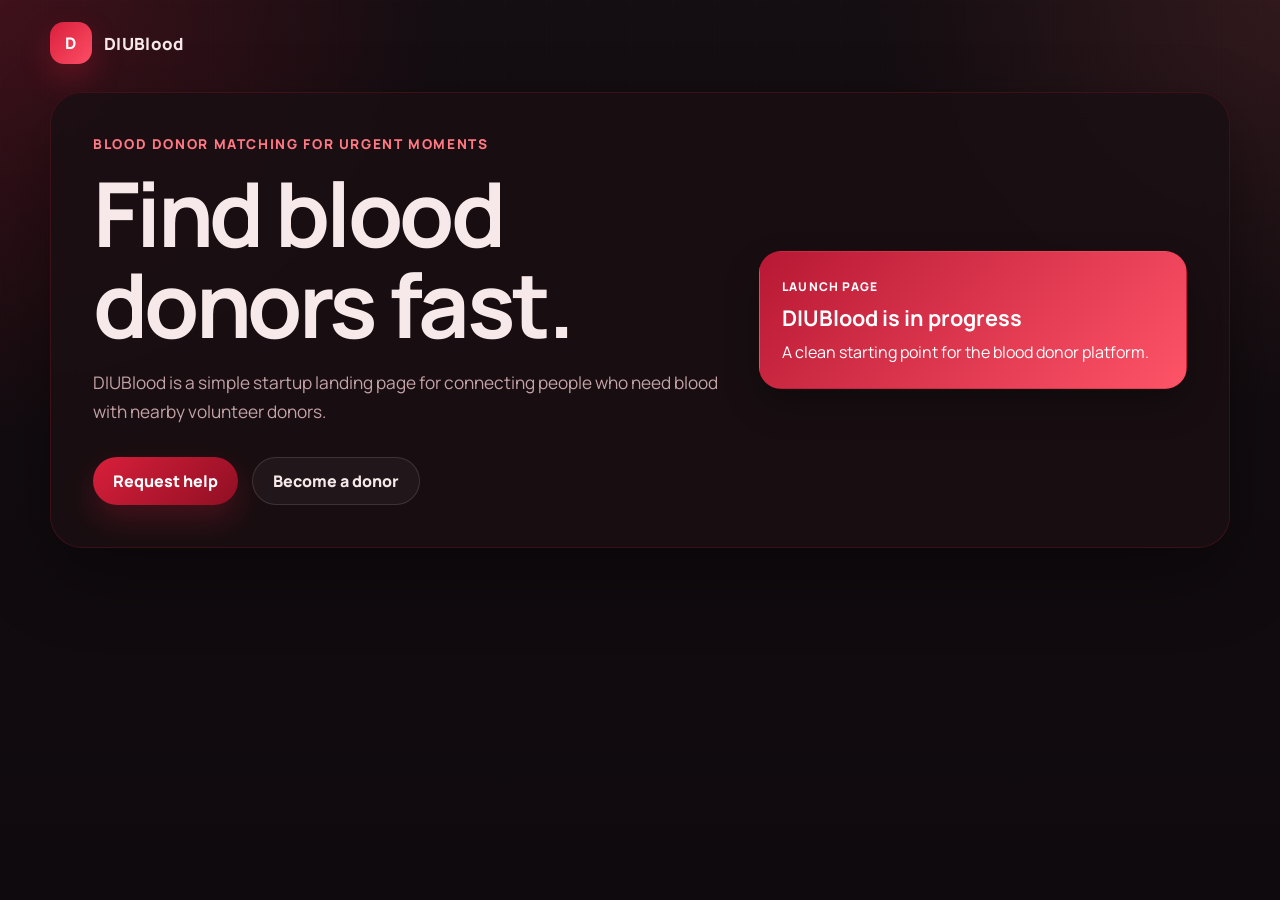
==== docs/index.html @ 8829cb55 "Moved to docs" ====
<!DOCTYPE html>
<html lang="en">
    <head>
        <meta charset="UTF-8" />
        <meta name="viewport" content="width=device-width, initial-scale=1.0" />
        <meta
            name="description"
            content="DIUBlood helps people find nearby blood donors fast with a simple, friendly, and urgent-first landing page."
        />
        <title>DIUBlood | Find Blood Donors Fast</title>
        <link rel="preconnect" href="https://fonts.googleapis.com" />
        <link rel="preconnect" href="https://fonts.gstatic.com" crossorigin />
        <link
            href="https://fonts.googleapis.com/css2?family=Manrope:wght@400;500;600;700;800&display=swap"
            rel="stylesheet"
        />
        <link rel="stylesheet" href="style.css" />
    </head>
    <body>
        <div class="page-shell">
            <header class="topbar">
                <a class="brand" href="#home" aria-label="DIUBlood home">
                    <span class="brand-mark">D</span>
                    <span class="brand-text">DIUBlood</span>
                </a>
            </header>

            <main id="home">
                <section class="hero">
                    <div class="hero-copy">
                        <p class="eyebrow">Blood donor matching for urgent moments</p>
                        <h1>Find blood donors fast.</h1>
                        <p class="lead">
                            DIUBlood is a simple startup landing page for connecting people
                            who need blood with nearby volunteer donors.
                        </p>
                        <div class="hero-actions">
                            <a class="button button-primary" href="#contact">Request help</a>
                            <a class="button button-secondary" href="#donors">Become a donor</a>
                        </div>
                    </div>

                    <aside class="hero-panel" aria-label="Quick intro card">
                        <div class="panel-card panel-highlight">
                            <span class="panel-label">Launch page</span>
                            <h2>DIUBlood is in progress</h2>
                            <p>A clean starting point for the blood donor platform.</p>
                        </div>
                    </aside>
                </section>

            </main>
        </div>
    </body>
</html>
---- docs/style.css ----
* {
	box-sizing: border-box;
}

:root {
	color-scheme: light;
	--bg: #0f0a0d;
	--surface: rgba(26, 15, 19, 0.88);
	--surface-strong: #1b1014;
	--text: #f7e9ea;
	--muted: #c4a3a7;
	--primary: #d91f3b;
	--primary-dark: #8f0f23;
	--accent: #ff6b72;
	--line: rgba(217, 31, 59, 0.18);
	--shadow: 0 28px 70px rgba(0, 0, 0, 0.38);
}

html {
	scroll-behavior: smooth;
}

body {
	margin: 0;
	min-height: 100vh;
	font-family: "Manrope", sans-serif;
	color: var(--text);
	background:
		radial-gradient(circle at top left, rgba(217, 31, 59, 0.22), transparent 28%),
		radial-gradient(circle at top right, rgba(255, 107, 114, 0.12), transparent 26%),
		linear-gradient(180deg, #140d11 0%, var(--bg) 100%);
}

body::before {
	content: "";
	position: fixed;
	inset: 0;
	pointer-events: none;
	background-image: linear-gradient(rgba(255, 255, 255, 0.03) 1px, transparent 1px),
		linear-gradient(90deg, rgba(255, 255, 255, 0.03) 1px, transparent 1px);
	background-size: 42px 42px;
	mask-image: linear-gradient(180deg, rgba(0, 0, 0, 0.3), transparent 85%);
}

a {
	color: inherit;
	text-decoration: none;
}

.page-shell {
	width: min(1180px, calc(100% - 32px));
	margin: 0 auto;
	padding: 22px 0 40px;
}

.topbar {
	display: flex;
	align-items: center;
	justify-content: space-between;
	gap: 16px;
	margin-bottom: 28px;
}

.brand {
	display: inline-flex;
	align-items: center;
	gap: 12px;
	font-weight: 800;
	letter-spacing: 0.02em;
}

.brand-mark {
	display: grid;
	place-items: center;
	width: 42px;
	height: 42px;
	border-radius: 14px;
	color: #fff;
	background: linear-gradient(135deg, var(--primary), #ff4f67);
	box-shadow: 0 14px 30px rgba(217, 31, 59, 0.28);
}

.brand-text {
	font-size: 1.05rem;
}

.topnav {
	display: flex;
	align-items: center;
	gap: 22px;
	color: #d8bcc0;
}

.topnav a {
	transition: color 160ms ease;
}

.topnav a:hover,
.topnav a:focus-visible {
	color: var(--primary);
}

.hero {
	display: grid;
	grid-template-columns: minmax(0, 1.2fr) minmax(300px, 0.8fr);
	gap: 24px;
	align-items: center;
	padding: 42px;
	border: 1px solid rgba(217, 31, 59, 0.18);
	border-radius: 32px;
	background: var(--surface);
	backdrop-filter: blur(14px);
	box-shadow: var(--shadow);
}

.eyebrow {
	margin: 0 0 14px;
	font-size: 0.85rem;
	font-weight: 800;
	letter-spacing: 0.12em;
	text-transform: uppercase;
	color: #ff7884;
}

.hero h1,
.section-heading h2,
.contact-band h2 {
	margin: 0;
	line-height: 1.02;
	letter-spacing: -0.04em;
}

.hero h1 {
	max-width: 11ch;
	font-size: clamp(3rem, 8vw, 5.6rem);
}

.lead,
.section-copy,
.feature-card p,
.panel-card p,
.donor-card li,
.stats span {
	color: var(--muted);
}

.lead {
	max-width: 60ch;
	margin: 18px 0 0;
	font-size: 1.08rem;
	line-height: 1.7;
}

.hero-actions {
	display: flex;
	flex-wrap: wrap;
	gap: 14px;
	margin-top: 30px;
}

.button {
	display: inline-flex;
	align-items: center;
	justify-content: center;
	min-height: 48px;
	padding: 0 20px;
	border-radius: 999px;
	font-weight: 800;
	transition: transform 180ms ease, box-shadow 180ms ease, background-color 180ms ease;
}

.button:hover,
.button:focus-visible {
	transform: translateY(-1px);
}

.button-primary {
	color: #fff;
	background: linear-gradient(135deg, var(--primary), var(--primary-dark));
	box-shadow: 0 14px 30px rgba(217, 31, 59, 0.24);
}

.button-secondary {
	color: var(--text);
	background: rgba(255, 255, 255, 0.04);
	border: 1px solid rgba(255, 255, 255, 0.12);
}

.hero-points {
	display: flex;
	flex-wrap: wrap;
	gap: 12px;
	padding: 0;
	margin: 24px 0 0;
	list-style: none;
}

.hero-points li {
	padding: 10px 14px;
	border-radius: 999px;
	background: rgba(255, 255, 255, 0.04);
	border: 1px solid rgba(255, 255, 255, 0.08);
	color: #f0dede;
	font-weight: 700;
}

.hero-panel {
	display: grid;
	gap: 14px;
}

.panel-card {
	padding: 22px;
	border-radius: 22px;
	background: var(--surface-strong);
	border: 1px solid rgba(217, 31, 59, 0.12);
	box-shadow: 0 16px 34px rgba(0, 0, 0, 0.28);
}

.panel-highlight {
	color: #fff;
	background: linear-gradient(135deg, #b81834, #ff5468);
}

.panel-label,
.feature-step {
	display: inline-block;
	margin-bottom: 8px;
	font-size: 0.75rem;
	font-weight: 800;
	letter-spacing: 0.1em;
	text-transform: uppercase;
}

.panel-highlight .panel-label,
.panel-highlight p,
.panel-highlight h2 {
	color: inherit;
}

.panel-card h2,
.panel-card strong {
	display: block;
	margin: 0;
	font-size: 1.35rem;
}

.panel-card p {
	margin: 8px 0 0;
	line-height: 1.6;
}

.stats,
.content-grid,
.split-section,
.contact-band {
	margin-top: 24px;
}

.stats {
	display: grid;
	grid-template-columns: repeat(3, minmax(0, 1fr));
	gap: 16px;
}

.stats div {
	padding: 22px;
	border-radius: 22px;
	background: rgba(255, 255, 255, 0.04);
	border: 1px solid rgba(255, 255, 255, 0.08);
	box-shadow: 0 10px 26px rgba(0, 0, 0, 0.22);
}

.stats strong {
	display: block;
	margin-bottom: 8px;
	font-size: 2rem;
	color: #fff;
}

.content-grid,
.split-section {
	display: grid;
	grid-template-columns: minmax(0, 0.95fr) minmax(0, 1.05fr);
	gap: 24px;
	align-items: start;
}

.section-heading,
.donor-card,
.feature-card,
.contact-band {
	border-radius: 28px;
	border: 1px solid rgba(255, 255, 255, 0.08);
	background: rgba(255, 255, 255, 0.04);
	box-shadow: 0 16px 34px rgba(0, 0, 0, 0.24);
}

.section-heading {
	padding: 28px;
}

.section-heading h2,
.contact-band h2 {
	font-size: clamp(2rem, 4vw, 3.2rem);
}

.section-copy {
	margin: 14px 0 0;
	line-height: 1.7;
}

.feature-list {
	display: grid;
	gap: 16px;
}

.feature-card {
	padding: 24px;
}

.feature-card h3,
.donor-card h3 {
	margin: 0;
	font-size: 1.25rem;
}

.feature-card p {
	margin: 12px 0 0;
	line-height: 1.7;
}

.feature-step {
	color: #ff7a85;
}

.donor-card {
	padding: 28px;
}

.donor-card ul {
	margin: 18px 0 24px;
	padding-left: 20px;
}

.donor-card li::marker {
	color: #ff7a85;
}

.donor-card li + li {
	margin-top: 12px;
}

.contact-band {
	display: flex;
	align-items: center;
	justify-content: space-between;
	gap: 20px;
	padding: 28px;
}

@media (max-width: 960px) {
	.hero,
	.content-grid,
	.split-section,
	.contact-band {
		grid-template-columns: 1fr;
	}

	.hero {
		padding: 28px;
	}

	.stats {
		grid-template-columns: 1fr;
	}
}

@media (max-width: 720px) {
	.page-shell {
		width: min(100% - 20px, 1180px);
		padding-top: 12px;
	}

	.topbar,
	.contact-band {
		flex-direction: column;
		align-items: flex-start;
	}

	.topnav {
		gap: 14px;
		flex-wrap: wrap;
	}

	.hero h1 {
		max-width: none;
	}
}
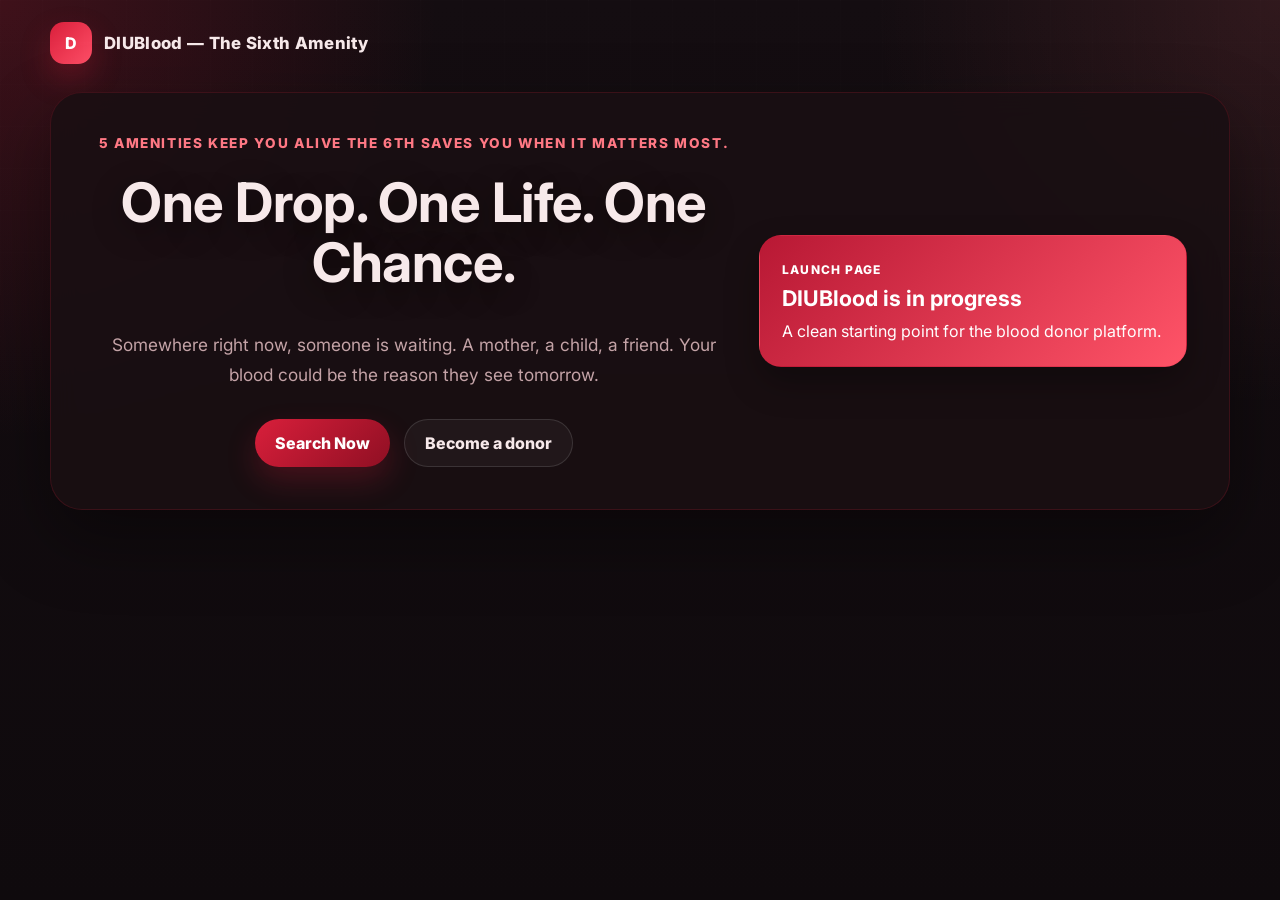
==== commit 82bc41cf: "Add favicon and update index.html and style.css for improved branding and layout" ====
--- a/docs/index.html
+++ b/docs/index.html
@@ -7,13 +7,11 @@
             name="description"
             content="DIUBlood helps people find nearby blood donors fast with a simple, friendly, and urgent-first landing page."
         />
-        <title>DIUBlood | Find Blood Donors Fast</title>
+        <title>DIUBlood</title>
         <link rel="preconnect" href="https://fonts.googleapis.com" />
         <link rel="preconnect" href="https://fonts.gstatic.com" crossorigin />
-        <link
-            href="https://fonts.googleapis.com/css2?family=Manrope:wght@400;500;600;700;800&display=swap"
-            rel="stylesheet"
-        />
+        <link href="https://fonts.googleapis.com/css2?family=Inter:wght@400;600;700;800&display=swap" rel="stylesheet" />
+        <link rel="icon" type="image/png" href="favicon.png" />
         <link rel="stylesheet" href="style.css" />
     </head>
     <body>
@@ -21,22 +19,19 @@
             <header class="topbar">
                 <a class="brand" href="#home" aria-label="DIUBlood home">
                     <span class="brand-mark">D</span>
-                    <span class="brand-text">DIUBlood</span>
+                    <span class="brand-text">DIUBlood — The Sixth Amenity</span>
                 </a>
             </header>
 
             <main id="home">
                 <section class="hero">
                     <div class="hero-copy">
-                        <p class="eyebrow">Blood donor matching for urgent moments</p>
-                        <h1>Find blood donors fast.</h1>
-                        <p class="lead">
-                            DIUBlood is a simple startup landing page for connecting people
-                            who need blood with nearby volunteer donors.
-                        </p>
+                        <p class="eyebrow">5 Amenities Keep You Alive The 6th Saves You When It Matters Most.</p>
+                        <h1>One Drop. One Life. One Chance.</h1>
+                        <p class="lead">Somewhere right now, someone is waiting. A mother, a child, a friend. Your blood could be the reason they see tomorrow.</p>
                         <div class="hero-actions">
-                            <a class="button button-primary" href="#contact">Request help</a>
-                            <a class="button button-secondary" href="#donors">Become a donor</a>
+                            <a class="button button-primary" href="#search">Search Now</a>
+                            <a class="button button-secondary" href="https://clubs.daffodilvarsity.edu.bd/club/bdc">Become a donor</a>
                         </div>
                     </div>
 
--- a/docs/style.css
+++ b/docs/style.css
@@ -23,7 +23,7 @@
 body {
 	margin: 0;
 	min-height: 100vh;
-	font-family: "Manrope", sans-serif;
+	font-family: "Inter", system-ui, -apple-system, "Segoe UI", Roboto, "Helvetica Neue", Arial, sans-serif;
 	color: var(--text);
 	background:
 		radial-gradient(circle at top left, rgba(217, 31, 59, 0.22), transparent 28%),
@@ -130,9 +130,22 @@
 	letter-spacing: -0.04em;
 }
 
+.hero-copy {
+	display: flex;
+	flex-direction: column;
+	align-items: center;
+	text-align: center;
+}
+
 .hero h1 {
-	max-width: 11ch;
-	font-size: clamp(3rem, 8vw, 5.6rem);
+	/* Redesigned: slightly smaller, balanced, and readable for a long line */
+	max-width: 34ch;
+	font-size: clamp(2rem, 4.5vw, 3.4rem);
+	line-height: 1.12;
+	font-weight: 700;
+	letter-spacing: -0.01em;
+	margin: 0.12em 0 0.35em;
+	text-shadow: 0 8px 30px rgba(0, 0, 0, 0.45);
 }
 
 .lead,
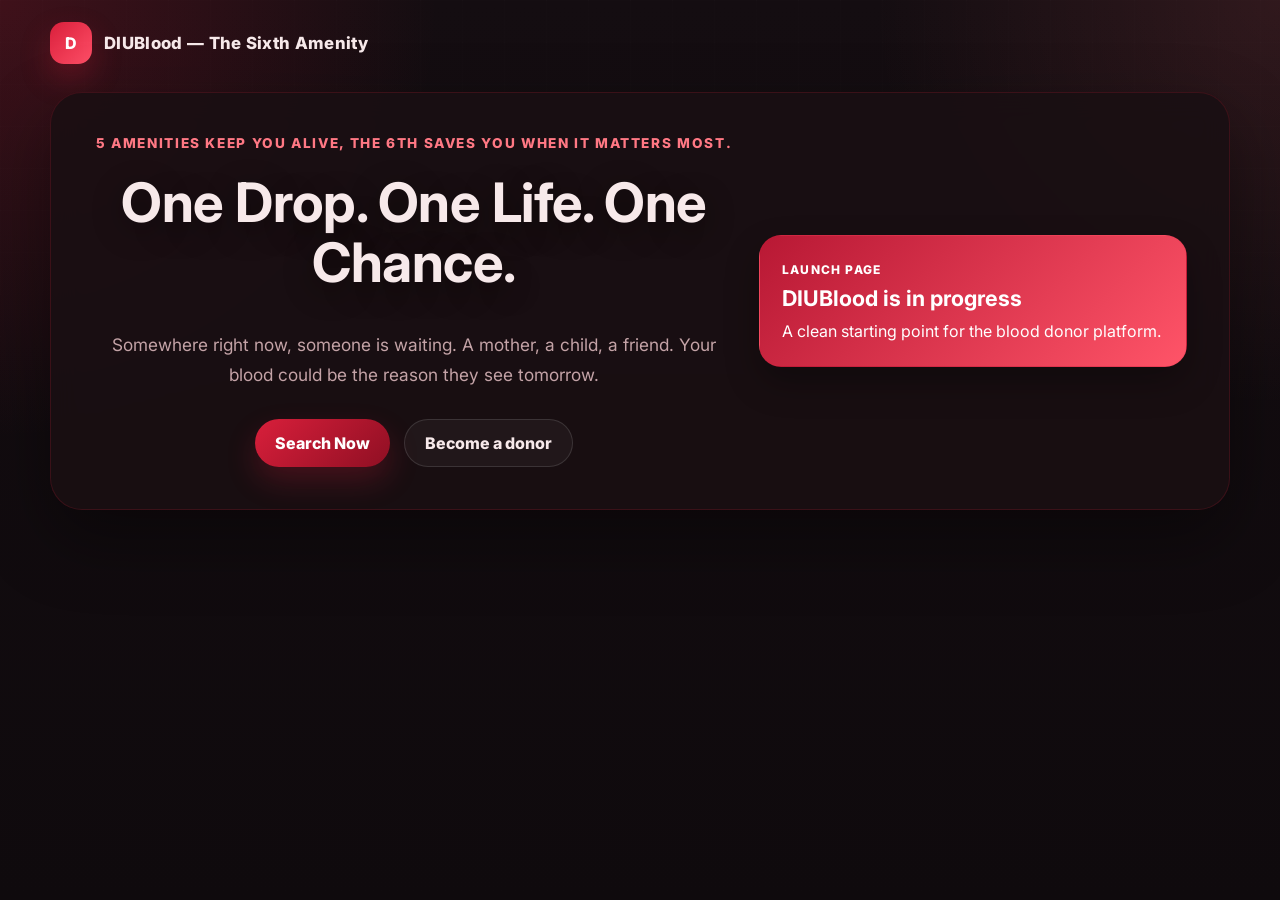
==== commit 85216ad9: "Made halka title change" ====
--- a/docs/index.html
+++ b/docs/index.html
@@ -26,7 +26,7 @@
             <main id="home">
                 <section class="hero">
                     <div class="hero-copy">
-                        <p class="eyebrow">5 Amenities Keep You Alive The 6th Saves You When It Matters Most.</p>
+                        <p class="eyebrow">5 Amenities Keep You Alive, The 6th Saves You When It Matters Most.</p>
                         <h1>One Drop. One Life. One Chance.</h1>
                         <p class="lead">Somewhere right now, someone is waiting. A mother, a child, a friend. Your blood could be the reason they see tomorrow.</p>
                         <div class="hero-actions">
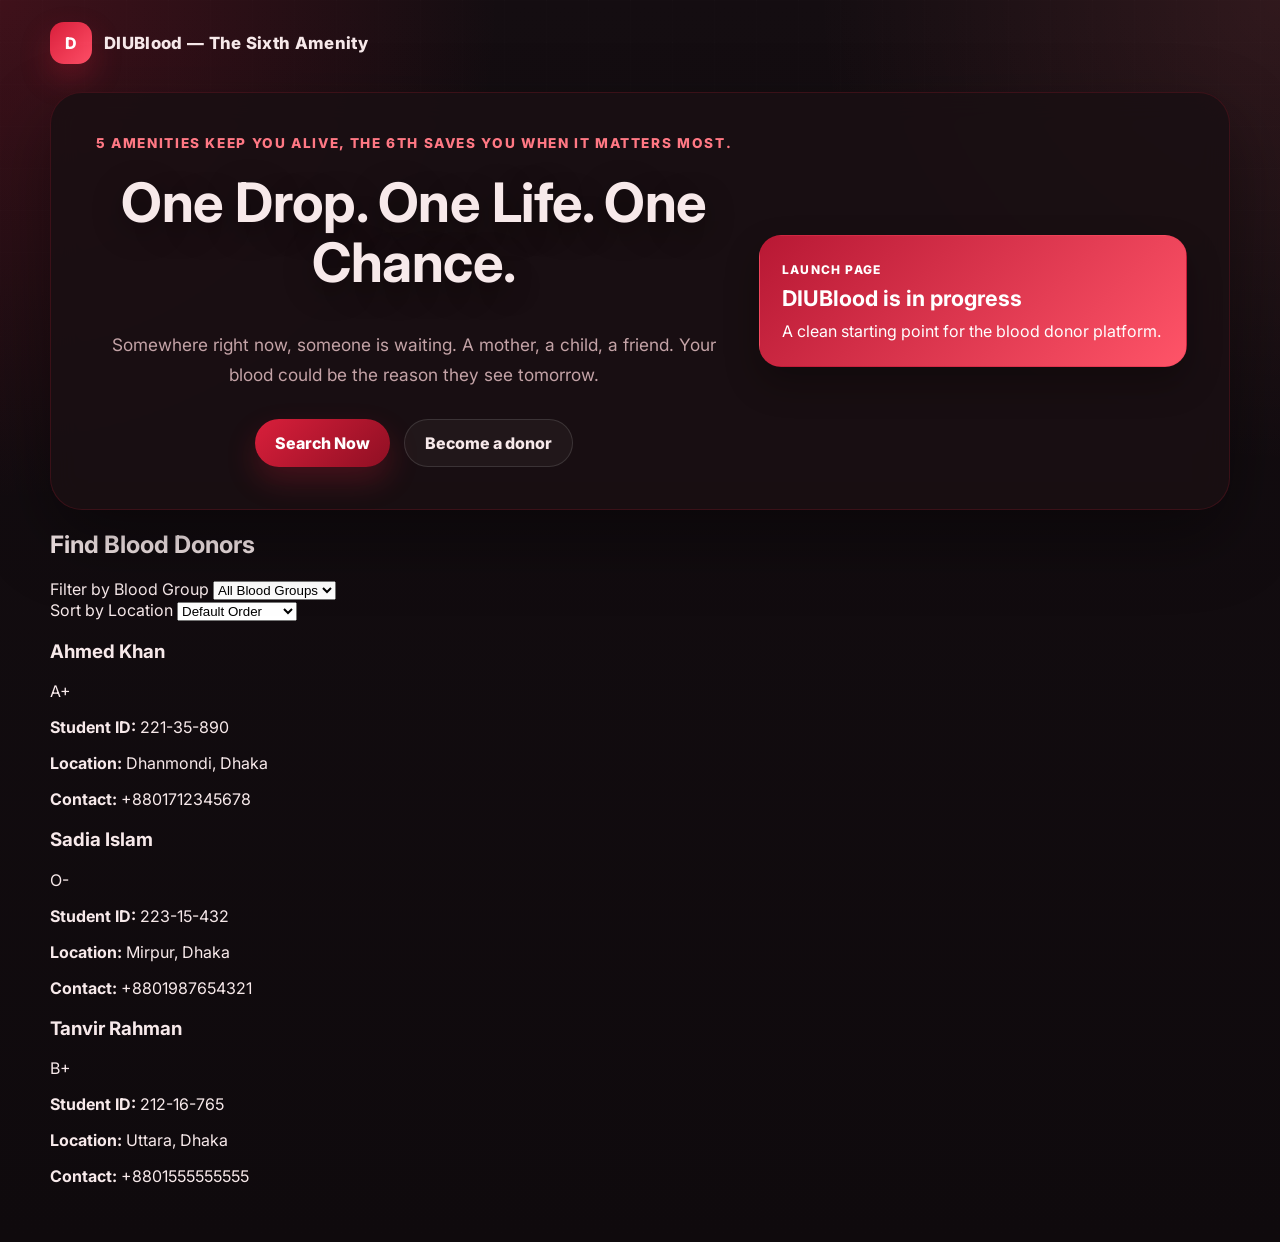
==== commit 5b59c4fc: "Made an working sorting system for donors." ====
--- a/docs/index.html
+++ b/docs/index.html
@@ -44,7 +44,47 @@
                     </aside>
                 </section>
 
+                <!-- Search and Filter Section -->
+                <section id="search">
+                    <h2>Find Blood Donors</h2>
+                    
+                    <div>
+                        <!-- Filter dropdown by Blood Group -->
+                        <div>
+                            <label for="bloodFilter">Filter by Blood Group</label>
+                            <select id="bloodFilter" onchange="filterAndSortDonors()">
+                                <option value="All">All Blood Groups</option>
+                                <option value="A+">A+</option>
+                                <option value="A-">A-</option>
+                                <option value="B+">B+</option>
+                                <option value="B-">B-</option>
+                                <option value="O+">O+</option>
+                                <option value="O-">O-</option>
+                                <option value="AB+">AB+</option>
+                                <option value="AB-">AB-</option>
+                            </select>
+                        </div>
+
+                        <!-- Sort dropdown by Location -->
+                        <div>
+                            <label for="locationSort">Sort by Location</label>
+                            <select id="locationSort" onchange="filterAndSortDonors()">
+                                <option value="None">Default Order</option>
+                                <option value="ASC">Address (A to Z)</option>
+                                <option value="DESC">Address (Z to A)</option>
+                            </select>
+                        </div>
+                    </div>
+
+                    <!-- Container where the donor cards will dynamically generate from app.js -->
+                    <div id="donorGrid">
+                        <p>Loading donor records...</p>
+                    </div>
+                </section>
             </main>
         </div>
+
+        <!-- Link to your external JavaScript engine -->
+        <script src="app.js"></script>
     </body>
 </html>
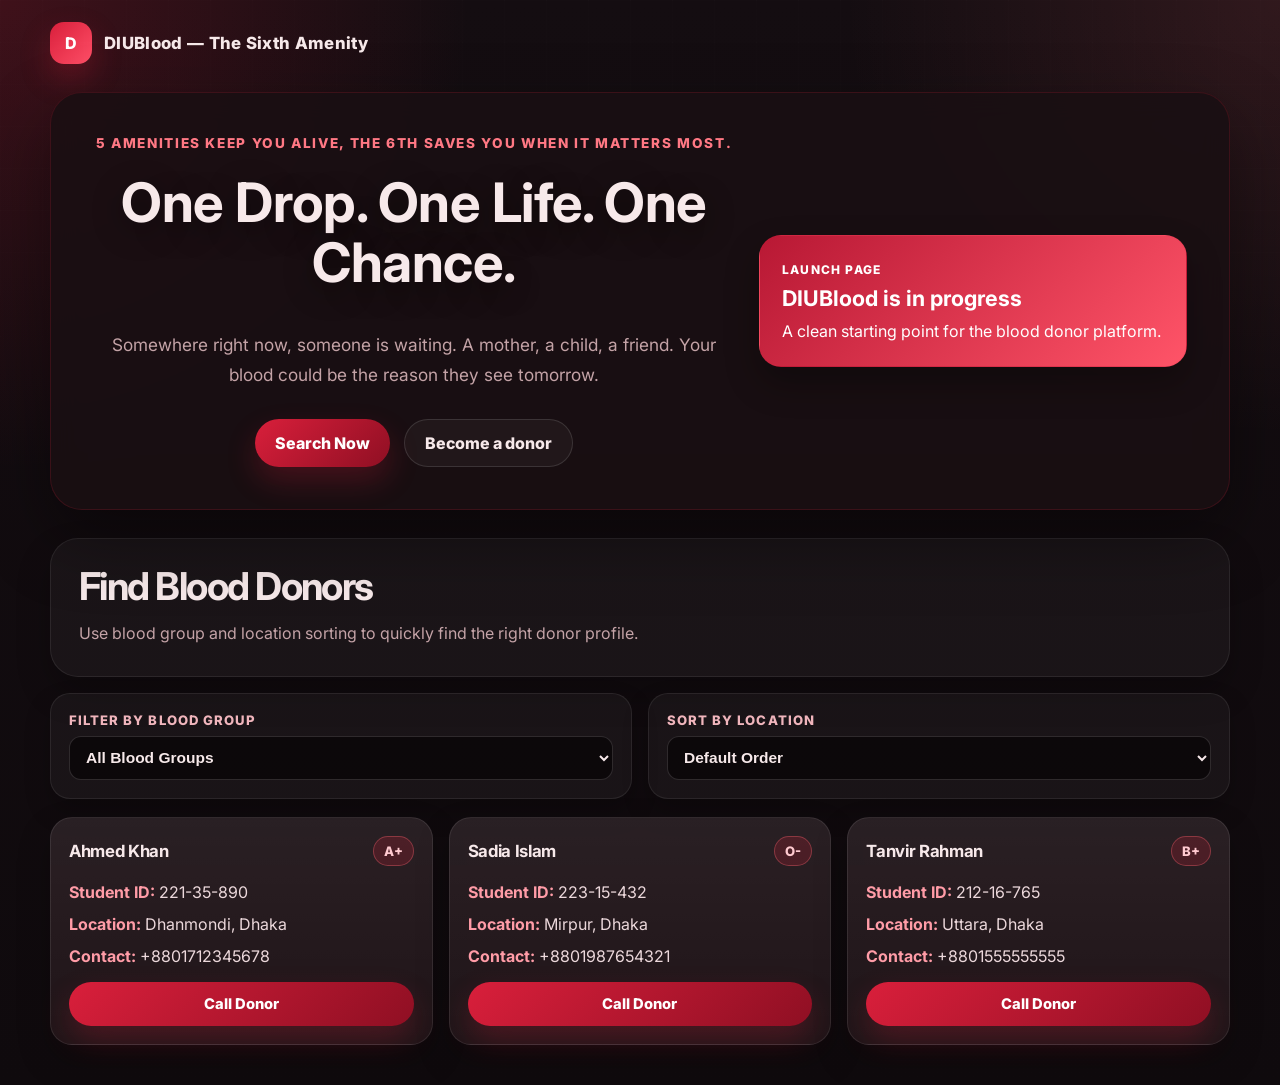
==== commit ffaa10ed: "Added design to the files" ====
--- a/docs/index.html
+++ b/docs/index.html
@@ -45,12 +45,15 @@
                 </section>
 
                 <!-- Search and Filter Section -->
-                <section id="search">
-                    <h2>Find Blood Donors</h2>
-                    
-                    <div>
+                <section id="search" class="search-section">
+                    <div class="section-heading search-heading">
+                        <h2>Find Blood Donors</h2>
+                        <p class="section-copy">Use blood group and location sorting to quickly find the right donor profile.</p>
+                    </div>
+
+                    <div class="search-controls">
                         <!-- Filter dropdown by Blood Group -->
-                        <div>
+                        <div class="control-group">
                             <label for="bloodFilter">Filter by Blood Group</label>
                             <select id="bloodFilter" onchange="filterAndSortDonors()">
                                 <option value="All">All Blood Groups</option>
@@ -66,7 +69,7 @@
                         </div>
 
                         <!-- Sort dropdown by Location -->
-                        <div>
+                        <div class="control-group">
                             <label for="locationSort">Sort by Location</label>
                             <select id="locationSort" onchange="filterAndSortDonors()">
                                 <option value="None">Default Order</option>
@@ -77,8 +80,8 @@
                     </div>
 
                     <!-- Container where the donor cards will dynamically generate from app.js -->
-                    <div id="donorGrid">
-                        <p>Loading donor records...</p>
+                    <div id="donorGrid" class="donor-grid" aria-live="polite">
+                        <p class="status-message">Loading donor records...</p>
                     </div>
                 </section>
             </main>
--- a/docs/style.css
+++ b/docs/style.css
@@ -372,6 +372,154 @@
 	padding: 28px;
 }
 
+.search-section {
+	margin-top: 28px;
+}
+
+.search-heading h2 {
+	font-size: clamp(1.6rem, 3vw, 2.4rem);
+}
+
+.search-controls {
+	display: grid;
+	grid-template-columns: repeat(2, minmax(0, 1fr));
+	gap: 16px;
+	margin-top: 16px;
+}
+
+.control-group {
+	padding: 18px;
+	border-radius: 20px;
+	background: rgba(255, 255, 255, 0.04);
+	border: 1px solid rgba(255, 255, 255, 0.08);
+	box-shadow: 0 12px 26px rgba(0, 0, 0, 0.22);
+}
+
+.control-group label {
+	display: block;
+	margin-bottom: 8px;
+	font-size: 0.82rem;
+	font-weight: 800;
+	letter-spacing: 0.08em;
+	text-transform: uppercase;
+	color: #f0b5bc;
+}
+
+.control-group select {
+	width: 100%;
+	min-height: 44px;
+	padding: 0 12px;
+	border-radius: 12px;
+	border: 1px solid rgba(255, 255, 255, 0.14);
+	background: rgba(12, 7, 9, 0.9);
+	color: var(--text);
+	font-size: 0.97rem;
+	font-weight: 600;
+	outline: none;
+	transition: border-color 140ms ease, box-shadow 140ms ease;
+}
+
+.control-group select:focus {
+	border-color: rgba(255, 107, 114, 0.75);
+	box-shadow: 0 0 0 3px rgba(255, 107, 114, 0.2);
+}
+
+.donor-grid {
+	display: grid;
+	grid-template-columns: repeat(auto-fit, minmax(240px, 1fr));
+	gap: 16px;
+	margin-top: 18px;
+}
+
+.status-message {
+	margin: 8px 0 0;
+	padding: 22px;
+	text-align: center;
+	border-radius: 18px;
+	border: 1px dashed rgba(255, 255, 255, 0.2);
+	color: #ffb3ba;
+	background: rgba(255, 255, 255, 0.02);
+}
+
+.donor-record-card {
+	display: flex;
+	flex-direction: column;
+	gap: 14px;
+	padding: 18px;
+	border-radius: 22px;
+	border: 1px solid rgba(255, 255, 255, 0.09);
+	background:
+		linear-gradient(180deg, rgba(255, 255, 255, 0.08), rgba(255, 255, 255, 0.03)),
+		rgba(26, 15, 19, 0.86);
+	box-shadow: 0 15px 32px rgba(0, 0, 0, 0.25);
+	animation: card-rise 380ms ease both;
+	animation-delay: calc(var(--card-index, 0) * 32ms);
+}
+
+.donor-record-header {
+	display: flex;
+	align-items: center;
+	justify-content: space-between;
+	gap: 10px;
+}
+
+.donor-record-header h3 {
+	margin: 0;
+	font-size: 1.05rem;
+	letter-spacing: -0.02em;
+}
+
+.blood-pill {
+	display: inline-flex;
+	align-items: center;
+	justify-content: center;
+	padding: 6px 10px;
+	border-radius: 999px;
+	font-size: 0.82rem;
+	font-weight: 800;
+	background: rgba(217, 31, 59, 0.2);
+	color: #ffcad0;
+	border: 1px solid rgba(255, 107, 114, 0.35);
+}
+
+.donor-record-meta {
+	display: grid;
+	gap: 8px;
+}
+
+.donor-record-meta p {
+	margin: 0;
+	line-height: 1.5;
+	color: #ecd8db;
+}
+
+.donor-record-meta strong {
+	color: #ff9ca7;
+}
+
+.donor-call {
+	width: 100%;
+	margin-top: auto;
+	min-height: 44px;
+	font-size: 0.92rem;
+}
+
+.donor-call-disabled {
+	opacity: 0.72;
+	cursor: not-allowed;
+}
+
+@keyframes card-rise {
+	from {
+		opacity: 0;
+		transform: translateY(12px);
+	}
+	to {
+		opacity: 1;
+		transform: translateY(0);
+	}
+}
+
 @media (max-width: 960px) {
 	.hero,
 	.content-grid,
@@ -380,6 +528,10 @@
 		grid-template-columns: 1fr;
 	}
 
+	.search-controls {
+		grid-template-columns: 1fr;
+	}
+
 	.hero {
 		padding: 28px;
 	}
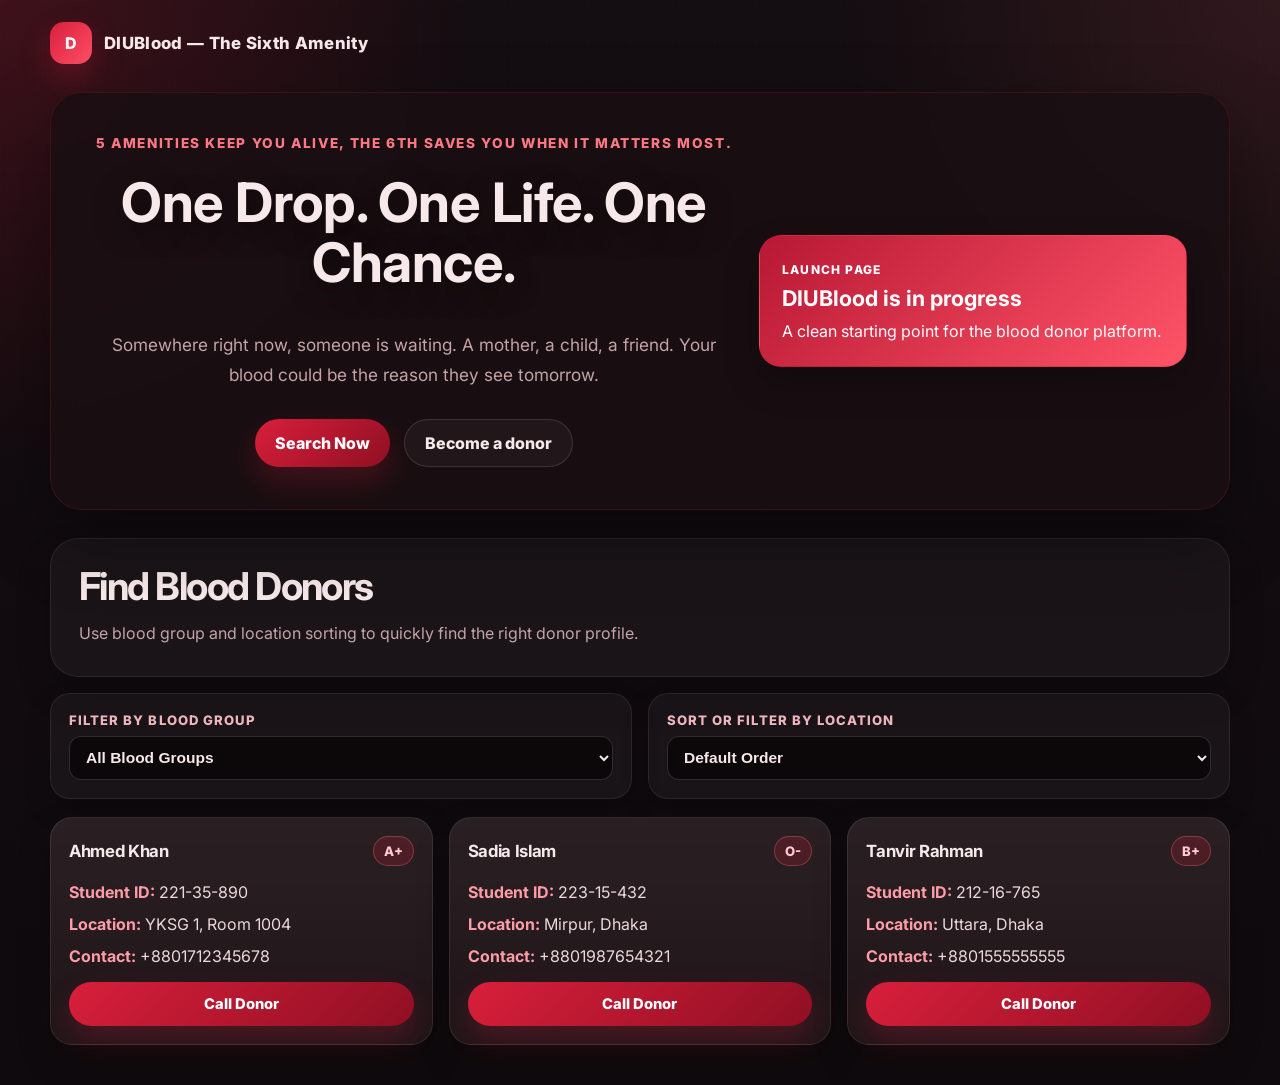
==== commit 95883eea: "Updated with specific hall names" ====
--- a/docs/index.html
+++ b/docs/index.html
@@ -70,11 +70,16 @@
 
                         <!-- Sort dropdown by Location -->
                         <div class="control-group">
-                            <label for="locationSort">Sort by Location</label>
+                            <label for="locationSort">Sort or Filter by Location</label>
                             <select id="locationSort" onchange="filterAndSortDonors()">
                                 <option value="None">Default Order</option>
                                 <option value="ASC">Address (A to Z)</option>
                                 <option value="DESC">Address (Z to A)</option>
+                                <option value="YKSG1">YKSG 1</option>
+                                <option value="YKSG2">YKSG 2</option>
+                                <option value="YKSG3">YKSG 3</option>
+                                <option value="RASG1">RASG 1</option>
+                                <option value="RASG2">RASG 2</option>
                             </select>
                         </div>
                     </div>
